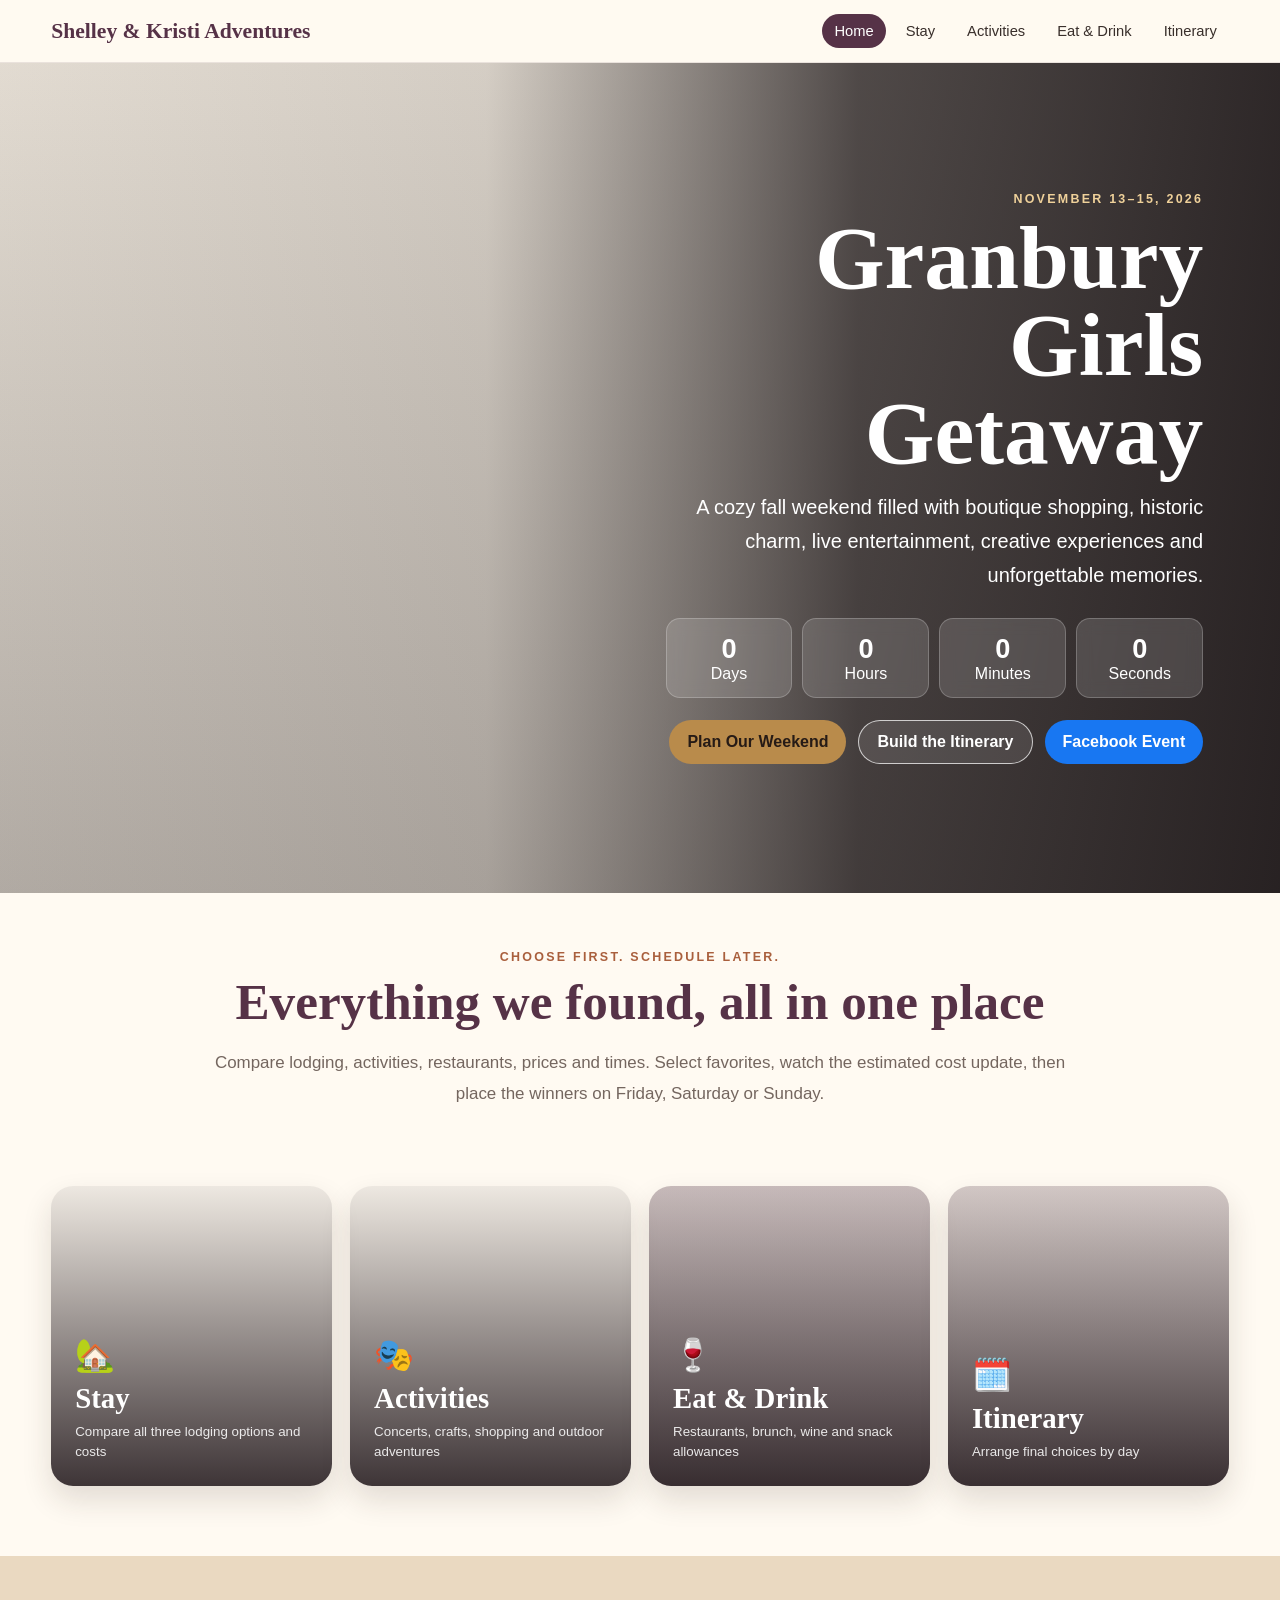
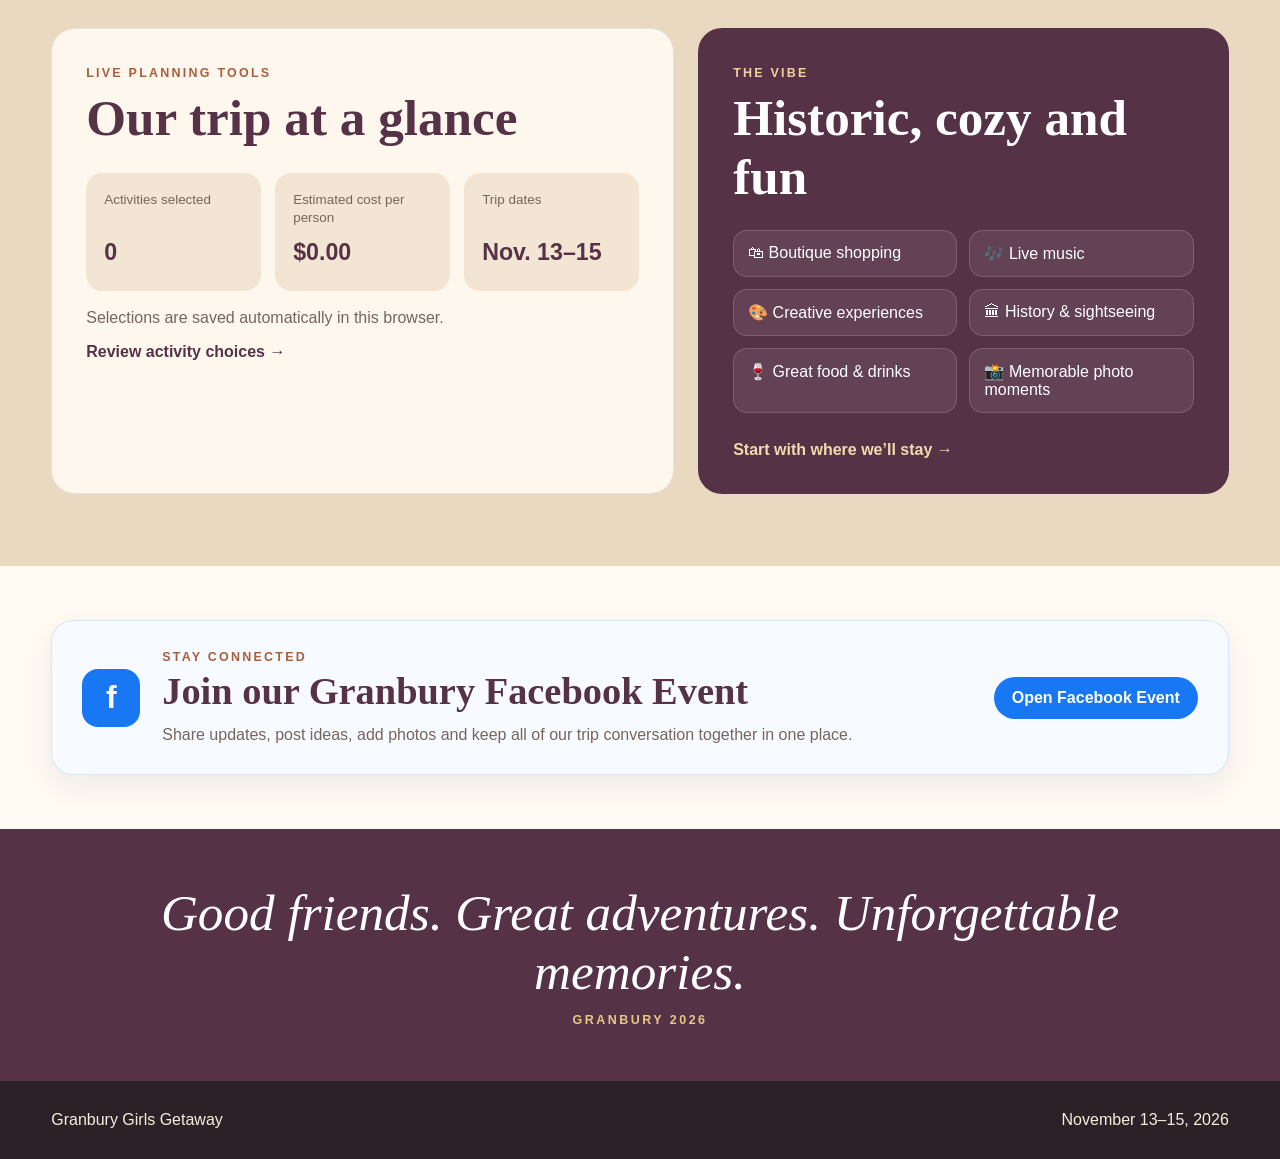
==== index.html @ 243483af "Add files via upload" ====
<!doctype html>
<html lang="en">
<head>
  <meta charset="utf-8">
  <meta name="viewport" content="width=device-width,initial-scale=1">
  <title>Granbury Girls Getaway</title>
  <link rel="stylesheet" href="styles.css">
</head>
<body>
<header class="site-header">
  <div class="container nav">
    <a class="brand" href="index.html">Shelley &amp; Kristi Adventures</a>
    <button class="menu-toggle" id="menu-toggle" type="button" aria-label="Open navigation">☰</button>
    <nav class="nav-links" id="nav-links">
      <a class="active" href="index.html">Home</a>
      <a href="stay.html">Stay</a>
      <a href="activities.html">Activities</a>
      <a href="food.html">Eat &amp; Drink</a>
      <a href="itinerary.html">Itinerary</a>
    </nav>
  </div>
</header>

<main>
  <section class="hero home-hero">
    <div class="hero-overlay"></div>
    <div class="container hero-content hero-content-right">
      <div class="hero-kicker">November 13–15, 2026</div>
      <h1>Granbury<br>Girls Getaway</h1>
      <p>A cozy fall weekend filled with boutique shopping, historic charm, live entertainment, creative experiences and unforgettable memories.</p>
      <div id="countdown" class="countdown" aria-label="Countdown to trip"></div>
      <div class="hero-actions hero-actions-right">
        <a class="btn gold" href="activities.html">Plan Our Weekend</a>
        <a class="btn glass" href="itinerary.html">Build the Itinerary</a>
        <a class="btn facebook-btn" href="https://www.facebook.com/events/1071286358904180" target="_blank" rel="noopener">Facebook Event</a>
      </div>
    </div>
  </section>

  <section class="intro-band">
    <div class="container intro-copy">
      <span class="section-kicker">Choose first. Schedule later.</span>
      <h2>Everything we found, all in one place</h2>
      <p>Compare lodging, activities, restaurants, prices and times. Select favorites, watch the estimated cost update, then place the winners on Friday, Saturday or Sunday.</p>
    </div>
  </section>

  <section class="quick-links-section">
    <div class="container">
      <div class="quick-grid">
        <a class="quick-card quick-stay" href="stay.html"><div class="quick-card-shade"></div><div class="quick-card-content"><span class="quick-icon">🏡</span><span class="quick-label">Stay</span><small>Compare all three lodging options and costs</small></div></a>
        <a class="quick-card quick-activities" href="activities.html"><div class="quick-card-shade"></div><div class="quick-card-content"><span class="quick-icon">🎭</span><span class="quick-label">Activities</span><small>Concerts, crafts, shopping and outdoor adventures</small></div></a>
        <a class="quick-card quick-food" href="food.html"><div class="quick-card-shade"></div><div class="quick-card-content"><span class="quick-icon">🍷</span><span class="quick-label">Eat &amp; Drink</span><small>Restaurants, brunch, wine and snack allowances</small></div></a>
        <a class="quick-card quick-itinerary" href="itinerary.html"><div class="quick-card-shade"></div><div class="quick-card-content"><span class="quick-icon">🗓️</span><span class="quick-label">Itinerary</span><small>Arrange final choices by day</small></div></a>
      </div>
    </div>
  </section>

  <section class="planner-preview">
    <div class="container planner-grid">
      <div class="feature-panel">
        <span class="section-kicker">Live planning tools</span>
        <h2>Our trip at a glance</h2>
        <div class="stats-grid">
          <div class="stat-box"><span class="stat-label">Activities selected</span><strong id="home-choice-count">0</strong></div>
          <div class="stat-box"><span class="stat-label">Estimated cost per person</span><strong id="home-trip-total">$0.00</strong></div>
          <div class="stat-box"><span class="stat-label">Trip dates</span><strong>Nov. 13–15</strong></div>
        </div>
        <p class="muted">Selections are saved automatically in this browser.</p>
        <a class="text-link" href="activities.html">Review activity choices →</a>
      </div>
      <div class="feature-panel mood-panel">
        <span class="section-kicker">The vibe</span>
        <h2>Historic, cozy and fun</h2>
        <div class="mood-list">
          <span>🛍 Boutique shopping</span><span>🎶 Live music</span><span>🎨 Creative experiences</span>
          <span>🏛 History &amp; sightseeing</span><span>🍷 Great food &amp; drinks</span><span>📸 Memorable photo moments</span>
        </div>
        <a class="text-link" href="stay.html">Start with where we’ll stay →</a>
      </div>
    </div>
  </section>

  <section class="facebook-event-section">
    <div class="container facebook-event-card">
      <div class="facebook-event-icon" aria-hidden="true">f</div>
      <div class="facebook-event-copy"><span class="section-kicker">Stay connected</span><h2>Join our Granbury Facebook Event</h2><p>Share updates, post ideas, add photos and keep all of our trip conversation together in one place.</p></div>
      <a class="btn facebook-btn" href="https://www.facebook.com/events/1071286358904180" target="_blank" rel="noopener">Open Facebook Event</a>
    </div>
  </section>

  <section class="closing-banner">
    <div class="container"><p>Good friends. Great adventures. Unforgettable memories.</p><span>Granbury 2026</span></div>
  </section>
</main>

<footer class="footer"><div class="container footer-inner"><span>Granbury Girls Getaway</span><span>November 13–15, 2026</span></div></footer>
<script src="app.js"></script>
</body>
</html>
---- styles.css ----
:root{
  --cream:#f7efe3; --paper:#fffaf2; --plum:#563247; --gold:#b98b4b;
  --rust:#a95f3d; --sage:#6f7b63; --ink:#392f2b; --muted:#74665f;
}
*{box-sizing:border-box}
html{scroll-behavior:smooth}
body{margin:0;font-family:Inter,Arial,sans-serif;background:var(--cream);color:var(--ink)}
a{color:inherit}
img{max-width:100%;display:block}
.container{width:min(1180px,92%);margin:auto}
.site-header{position:sticky;top:0;z-index:50;background:rgba(255,250,242,.96);backdrop-filter:blur(8px);border-bottom:1px solid rgba(86,50,71,.12)}
.nav{display:flex;align-items:center;justify-content:space-between;padding:14px 0;gap:20px}
.brand{font-family:Georgia,serif;color:var(--plum);font-size:1.35rem;font-weight:700}
.nav-links{display:flex;flex-wrap:wrap;gap:8px}
.nav-links a{padding:9px 12px;border-radius:999px;text-decoration:none;font-size:.92rem}
.nav-links a:hover,.nav-links a.active{background:var(--plum);color:white}
.hero{min-height:72vh;background:linear-gradient(rgba(25,18,20,.36),rgba(25,18,20,.55)),url('assets/hero-shopping.png') center/cover;display:grid;place-items:center;text-align:center;color:white}
.hero-card{max-width:820px;padding:32px;background:rgba(45,28,36,.48);border:1px solid rgba(255,255,255,.25);border-radius:24px}
.eyebrow{text-transform:uppercase;letter-spacing:.2em;font-weight:700;font-size:.78rem;color:#f1d49e}
h1,h2,h3{font-family:Georgia,serif;color:var(--plum)}
.hero h1{color:white;font-size:clamp(2.7rem,7vw,5.8rem);margin:.3rem 0}
.hero p{font-size:1.12rem;line-height:1.6}
.btn{display:inline-flex;align-items:center;justify-content:center;gap:8px;padding:12px 18px;border:none;border-radius:999px;background:var(--plum);color:white;text-decoration:none;font-weight:700;cursor:pointer}
.btn.secondary{background:transparent;border:1px solid currentColor}
.btn.gold{background:var(--gold);color:#261b16}
.hero-actions{display:flex;gap:12px;justify-content:center;flex-wrap:wrap;margin-top:22px}
section{padding:64px 0}
.section-title{text-align:center;max-width:760px;margin:0 auto 28px}
.section-title h2{font-size:clamp(2rem,4vw,3.2rem);margin:.2rem 0}
.grid{display:grid;gap:22px}
.grid-3{grid-template-columns:repeat(3,1fr)}
.grid-2{grid-template-columns:repeat(2,1fr)}
.card{background:var(--paper);border:1px solid rgba(86,50,71,.12);border-radius:20px;overflow:hidden;box-shadow:0 12px 30px rgba(64,43,34,.09)}
.card-body{padding:22px}
.card h3{margin:.2rem 0 .5rem;font-size:1.55rem}
.badge{display:inline-block;padding:6px 10px;border-radius:999px;background:#efe0c7;color:#5a4028;font-size:.78rem;font-weight:700}
.price{font-size:1.1rem;font-weight:800;color:var(--rust)}
.muted{color:var(--muted)}
.card-actions{display:flex;gap:10px;flex-wrap:wrap;margin-top:16px}
.checkrow{display:flex;align-items:flex-start;gap:10px;margin-top:14px}
.checkrow input{margin-top:4px;transform:scale(1.2)}
.panel{background:var(--paper);border-radius:22px;padding:24px;border:1px solid rgba(86,50,71,.12)}
.toolbar{display:flex;gap:10px;flex-wrap:wrap;justify-content:center;margin-bottom:24px}
.toolbar button{border:1px solid var(--plum);background:white;color:var(--plum);padding:9px 14px;border-radius:999px;cursor:pointer}
.toolbar button.active{background:var(--plum);color:white}
.total-box{position:sticky;bottom:16px;margin:24px auto 0;background:var(--plum);color:white;padding:16px 20px;border-radius:18px;display:flex;justify-content:space-between;gap:16px;align-items:center;box-shadow:0 14px 30px rgba(40,20,30,.25)}
.total-box strong{font-size:1.35rem}
.itinerary-day{min-height:180px}
.itinerary-list{list-style:none;padding:0;margin:0}
.itinerary-list li{display:flex;justify-content:space-between;gap:10px;padding:10px 0;border-bottom:1px dashed rgba(86,50,71,.2)}
.hero-mini{padding:72px 0;background:linear-gradient(rgba(30,20,20,.42),rgba(30,20,20,.55)),url('assets/fall-road.jpg') center/cover;color:white;text-align:center}
.hero-mini h1{color:white;font-size:clamp(2.4rem,6vw,4.5rem);margin:.3rem 0}
.footer{background:#2d2026;color:#f8eddf;padding:30px 0;text-align:center}
.countdown{display:grid;grid-template-columns:repeat(4,1fr);gap:10px;max-width:560px;margin:22px auto}
.countdown div{background:rgba(255,255,255,.12);padding:14px;border-radius:14px}
.countdown strong{display:block;font-size:1.7rem}
.profiles{display:grid;grid-template-columns:1fr 1fr;gap:24px;align-items:center}
.profile{display:flex;gap:18px;align-items:center;background:var(--paper);padding:18px;border-radius:18px}
.profile img{width:110px;height:110px;border-radius:50%;object-fit:cover}
.notice{padding:14px 16px;border-left:4px solid var(--gold);background:#fff6e6;border-radius:10px}
@media(max-width:850px){
  .grid-3,.grid-2,.profiles{grid-template-columns:1fr}
  .nav{align-items:flex-start;flex-direction:column}
  .countdown{grid-template-columns:repeat(2,1fr)}
  .hero{min-height:64vh}
}


/* ===== PROFESSIONAL HOMEPAGE REDESIGN ===== */

body {
  background: #f6efe4;
}

.brand {
  text-decoration: none;
}

.menu-toggle {
  display: none;
  border: 1px solid rgba(86,50,71,.2);
  background: #fffaf2;
  color: var(--plum);
  border-radius: 10px;
  padding: 8px 11px;
  font-size: 1.2rem;
  cursor: pointer;
}

.home-hero {
  position: relative;
  min-height: 78vh;
  background-image: url("assets/hero-shopping.png");
  background-position: center;
  background-size: cover;
  overflow: hidden;
}

.hero-overlay {
  position: absolute;
  inset: 0;
  background:
    linear-gradient(90deg, rgba(30,20,24,.78), rgba(30,20,24,.34)),
    linear-gradient(0deg, rgba(30,20,24,.48), rgba(30,20,24,.08));
}

.hero-content {
  position: relative;
  z-index: 2;
  display: flex;
  min-height: 78vh;
  flex-direction: column;
  justify-content: center;
  align-items: flex-start;
  text-align: left;
  color: #fff;
  max-width: 1180px;
}

.hero-kicker,
.section-kicker {
  text-transform: uppercase;
  letter-spacing: .18em;
  font-weight: 800;
  font-size: .78rem;
}

.hero-kicker {
  color: #efd19a;
}

.home-hero h1 {
  max-width: 760px;
  margin: .45rem 0 .8rem;
  color: #fff;
  font-size: clamp(3rem, 7vw, 6.5rem);
  line-height: .98;
}

.home-hero p {
  max-width: 680px;
  margin: 0;
  font-size: clamp(1rem, 2vw, 1.25rem);
  line-height: 1.7;
}

.home-hero .countdown {
  margin: 26px 0 0;
  width: min(560px,100%);
}

.home-hero .countdown div {
  background: rgba(255,255,255,.14);
  border: 1px solid rgba(255,255,255,.22);
  backdrop-filter: blur(8px);
  text-align: center;
}

.btn.glass {
  background: rgba(255,255,255,.1);
  border: 1px solid rgba(255,255,255,.72);
  color: #fff;
}

.intro-band {
  padding: 54px 0 36px;
  background: #fffaf2;
}

.intro-copy {
  max-width: 860px;
  text-align: center;
}

.section-kicker {
  color: var(--rust);
}

.intro-copy h2,
.feature-panel h2,
.photo-story-copy h2 {
  font-size: clamp(2rem,4vw,3.35rem);
  margin: .45rem 0 .8rem;
}

.intro-copy p {
  color: var(--muted);
  font-size: 1.06rem;
  line-height: 1.8;
}

.quick-links-section {
  padding: 24px 0 70px;
  background: #fffaf2;
}

.quick-grid {
  display: grid;
  grid-template-columns: repeat(4,1fr);
  gap: 18px;
}

.quick-card {
  position: relative;
  min-height: 300px;
  overflow: hidden;
  border-radius: 22px;
  background-size: cover;
  background-position: center;
  text-decoration: none;
  color: #fff;
  box-shadow: 0 14px 30px rgba(52,35,28,.14);
  transition: transform .25s ease, box-shadow .25s ease;
}

.quick-card:hover {
  transform: translateY(-6px);
  box-shadow: 0 22px 38px rgba(52,35,28,.2);
}

.quick-card-shade {
  position: absolute;
  inset: 0;
  background: linear-gradient(0deg,rgba(28,18,22,.85),rgba(28,18,22,.08));
}

.quick-card-content {
  position: absolute;
  inset: auto 0 0;
  z-index: 2;
  padding: 24px;
}

.quick-icon {
  display: block;
  margin-bottom: 8px;
  font-size: 2rem;
}

.quick-label {
  display: block;
  font-family: Georgia,serif;
  font-size: 1.8rem;
  font-weight: 700;
}

.quick-card small {
  display: block;
  margin-top: 7px;
  line-height: 1.5;
  color: rgba(255,255,255,.88);
}

.quick-stay {
  background-image: url("assets/fall-road.jpg");
}

.quick-activities {
  background-image: url("assets/granbury-street.jpg");
}

.quick-food {
  background-image:
    linear-gradient(rgba(86,50,71,.22),rgba(86,50,71,.22)),
    url("assets/fall-road.jpg");
  background-position: 65% 26%;
}

.quick-itinerary {
  background-image:
    linear-gradient(rgba(86,50,71,.18),rgba(86,50,71,.18)),
    url("assets/hero-shopping.png");
  background-position: 78% center;
}

.planner-preview {
  padding: 72px 0;
  background: #ead9c1;
}

.planner-grid {
  display: grid;
  grid-template-columns: 1.08fr .92fr;
  gap: 24px;
}

.feature-panel {
  padding: 34px;
  border: 1px solid rgba(86,50,71,.11);
  border-radius: 24px;
  background: rgba(255,250,242,.92);
}

.stats-grid {
  display: grid;
  grid-template-columns: repeat(3,1fr);
  gap: 14px;
  margin: 26px 0 18px;
}

.stat-box {
  min-height: 118px;
  padding: 18px;
  border-radius: 16px;
  background: #f2e5d3;
}

.stat-label {
  display: block;
  min-height: 40px;
  color: var(--muted);
  font-size: .84rem;
  line-height: 1.35;
}

.stat-box strong {
  display: block;
  margin-top: 8px;
  color: var(--plum);
  font-size: 1.45rem;
}

.text-link {
  color: var(--plum);
  font-weight: 800;
  text-decoration: none;
}

.text-link:hover {
  color: var(--rust);
}

.mood-panel {
  background: var(--plum);
  color: #fff;
}

.mood-panel h2 {
  color: #fff;
}

.mood-panel .section-kicker {
  color: #efd19a;
}

.mood-panel .text-link {
  color: #f4dba9;
}

.mood-list {
  display: grid;
  grid-template-columns: 1fr 1fr;
  gap: 12px;
  margin: 24px 0 28px;
}

.mood-list span {
  padding: 13px 14px;
  border: 1px solid rgba(255,255,255,.16);
  border-radius: 14px;
  background: rgba(255,255,255,.08);
}

.photo-story {
  display: grid;
  grid-template-columns: 1.25fr .75fr;
  min-height: 520px;
  padding: 0;
  background: #fffaf2;
}

.photo-story-image {
  min-height: 520px;
  background: url("assets/granbury-street.jpg") center/cover;
}

.photo-story-copy {
  display: flex;
  flex-direction: column;
  justify-content: center;
  align-items: flex-start;
  padding: 56px;
}

.photo-story-copy p {
  color: var(--muted);
  line-height: 1.75;
  margin-bottom: 24px;
}

.closing-banner {
  padding: 54px 0;
  background: var(--plum);
  color: #fff;
  text-align: center;
}

.closing-banner p {
  margin: 0;
  font-family: Georgia,serif;
  font-size: clamp(1.8rem,4vw,3.2rem);
  font-style: italic;
}

.closing-banner span {
  display: block;
  margin-top: 12px;
  color: #e6c887;
  text-transform: uppercase;
  letter-spacing: .2em;
  font-size: .78rem;
  font-weight: 800;
}

.footer-inner {
  display: flex;
  justify-content: space-between;
  gap: 16px;
}

@media (max-width: 1000px) {
  .quick-grid {
    grid-template-columns: repeat(2,1fr);
  }

  .planner-grid,
  .photo-story {
    grid-template-columns: 1fr;
  }

  .photo-story-image {
    min-height: 400px;
  }
}

@media (max-width: 760px) {
  .menu-toggle {
    display: block;
  }

  .nav {
    flex-direction: row;
    align-items: center;
  }

  .nav-links {
    display: none;
    width: 100%;
    flex-direction: column;
    padding-top: 10px;
  }

  .nav-links.open {
    display: flex;
  }

  .site-header .container {
    flex-wrap: wrap;
  }

  .home-hero,
  .hero-content {
    min-height: 72vh;
  }

  .hero-content {
    align-items: center;
    text-align: center;
  }

  .home-hero .countdown {
    margin-left: auto;
    margin-right: auto;
  }

  .quick-grid,
  .stats-grid,
  .mood-list {
    grid-template-columns: 1fr;
  }

  .quick-card {
    min-height: 240px;
  }

  .feature-panel,
  .photo-story-copy {
    padding: 28px 22px;
  }

  .footer-inner {
    flex-direction: column;
  }
}


/* ===== FACEBOOK EVENT ===== */

.facebook-btn {
  background: #1877f2;
  color: #fff;
}

.facebook-btn:hover {
  background: #0f63d4;
}

.facebook-event-section {
  padding: 54px 0;
  background: #fffaf2;
}

.facebook-event-card {
  display: grid;
  grid-template-columns: auto 1fr auto;
  align-items: center;
  gap: 22px;
  padding: 26px 30px;
  border: 1px solid rgba(24,119,242,.16);
  border-radius: 22px;
  background: #f7fbff;
  box-shadow: 0 12px 28px rgba(39,66,104,.08);
}

.facebook-event-icon {
  display: grid;
  place-items: center;
  width: 58px;
  height: 58px;
  border-radius: 16px;
  background: #1877f2;
  color: #fff;
  font-family: Arial, Helvetica, sans-serif;
  font-size: 2rem;
  font-weight: 800;
}

.facebook-event-copy h2 {
  margin: .25rem 0 .45rem;
  font-size: clamp(1.8rem,3vw,2.6rem);
}

.facebook-event-copy p {
  margin: 0;
  color: var(--muted);
  line-height: 1.7;
}

@media (max-width: 760px) {
  .facebook-event-card {
    grid-template-columns: 1fr;
    text-align: center;
  }

  .facebook-event-icon {
    margin: 0 auto;
  }

  .facebook-event-card .btn {
    width: 100%;
  }
}


/* ===== FINAL REDESIGN OVERRIDES ===== */
.hero-content-right{
  align-items:flex-end;
  text-align:right;
  margin-left:auto;
  padding-left:48%;
  padding-right:2%;
}
.hero-content-right h1,
.hero-content-right p{
  margin-left:auto;
}
.hero-content-right .countdown{
  margin-left:auto;
  margin-right:0;
}
.hero-actions-right{
  width:100%;
  justify-content:flex-end;
}
.home-hero .hero-overlay{
  background:
    linear-gradient(90deg, rgba(20,14,16,.04) 0%, rgba(20,14,16,.10) 38%, rgba(20,14,16,.72) 67%, rgba(20,14,16,.88) 100%),
    linear-gradient(0deg, rgba(20,14,16,.28), rgba(20,14,16,.05));
}
.card-note{
  padding:12px 14px;
  border-left:4px solid var(--gold);
  border-radius:8px;
  background:#fff4df;
  color:#5a493f;
  line-height:1.55;
}
.pros-cons{
  display:grid;
  grid-template-columns:1fr 1fr;
  gap:14px;
  margin:18px 0;
}
.pros-cons > div{
  padding:14px;
  border-radius:12px;
  background:#f5ead9;
}
.pros-cons ul{
  margin:8px 0 0;
  padding-left:18px;
}
.itinerary-actions{
  display:flex;
  justify-content:center;
  gap:12px;
  flex-wrap:wrap;
  margin-top:24px;
}
.quick-food{
  background-image:
    linear-gradient(rgba(86,50,71,.25),rgba(86,50,71,.25)),
    url("assets/fall-road.jpg");
}
@media(max-width:900px){
  .hero-content-right{
    padding-left:36%;
  }
}
@media(max-width:760px){
  .hero-content-right{
    align-items:center;
    text-align:center;
    padding:24px 4%;
  }
  .hero-content-right .countdown{
    margin-left:auto;
    margin-right:auto;
  }
  .hero-actions-right{
    justify-content:center;
  }
  .home-hero .hero-overlay{
    background:rgba(20,14,16,.58);
  }
  .pros-cons{
    grid-template-columns:1fr;
  }
}
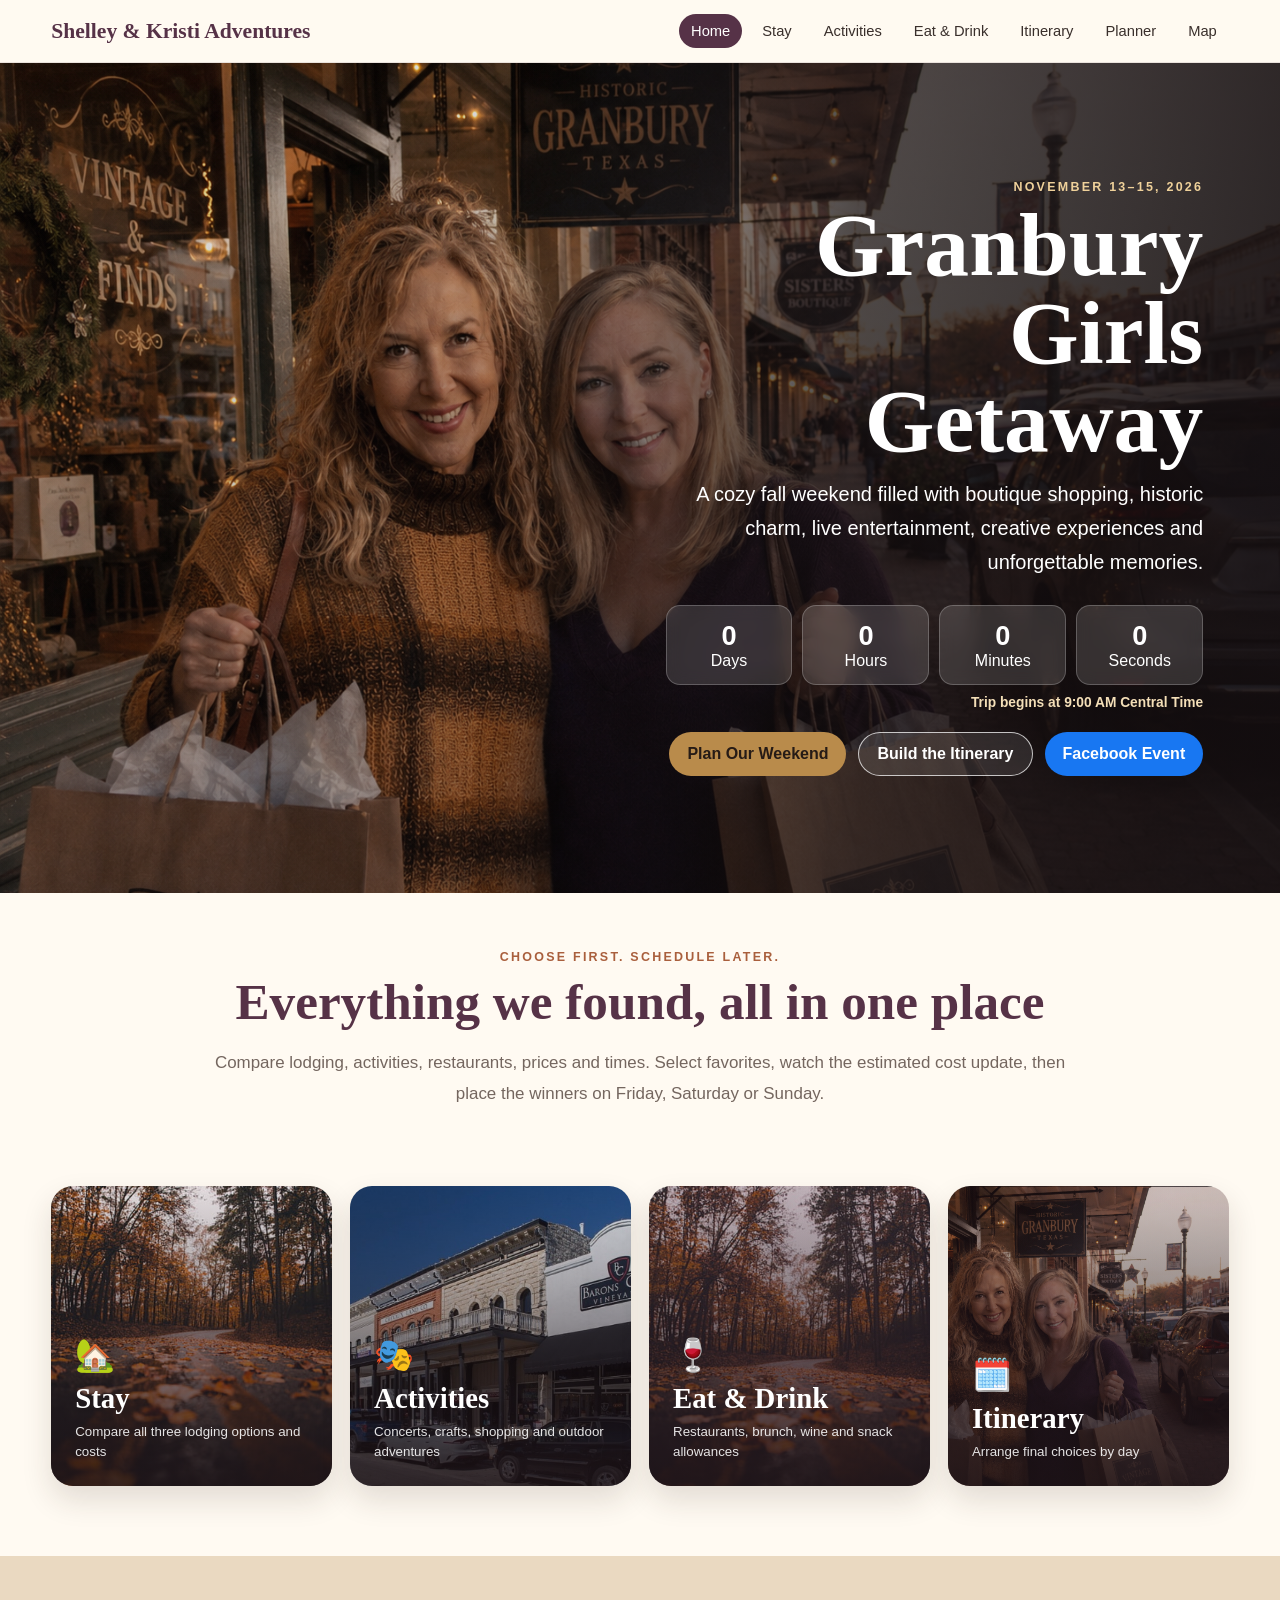
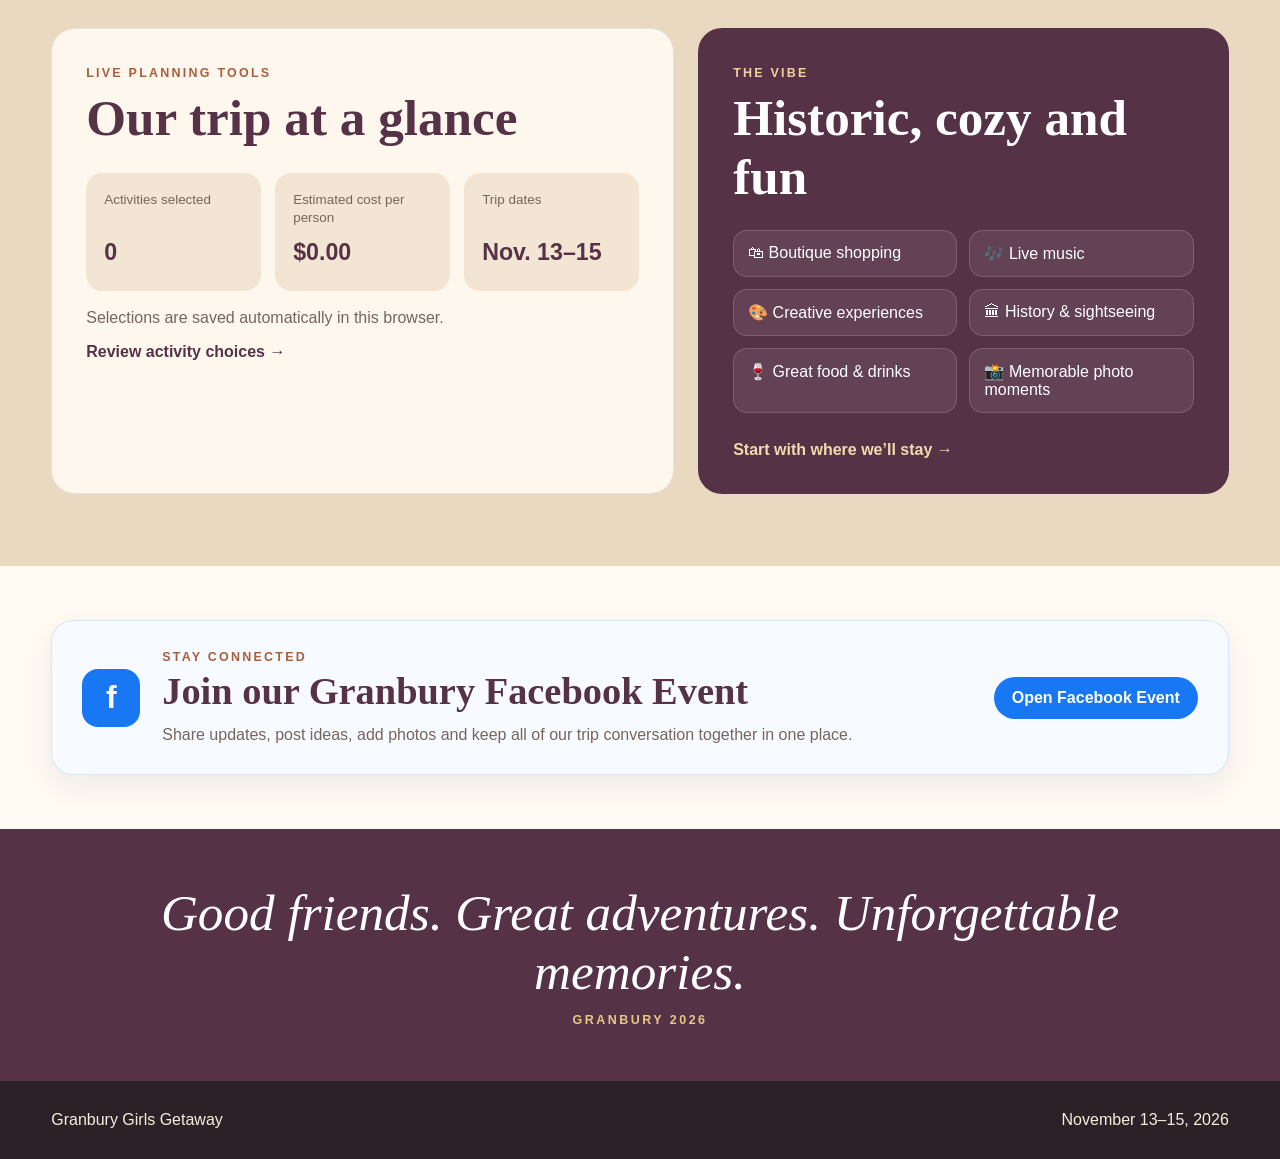
==== commit 4f6c2996: "Add files via upload" ====
--- a/index.html
+++ b/index.html
@@ -16,7 +16,7 @@
       <a href="stay.html">Stay</a>
       <a href="activities.html">Activities</a>
       <a href="food.html">Eat &amp; Drink</a>
-      <a href="itinerary.html">Itinerary</a>
+      <a href="itinerary.html">Itinerary</a><a href="planner.html">Planner</a><a href="map.html">Map</a>
     </nav>
   </div>
 </header>
@@ -28,7 +28,7 @@
       <div class="hero-kicker">November 13–15, 2026</div>
       <h1>Granbury<br>Girls Getaway</h1>
       <p>A cozy fall weekend filled with boutique shopping, historic charm, live entertainment, creative experiences and unforgettable memories.</p>
-      <div id="countdown" class="countdown" aria-label="Countdown to trip"></div>
+      <div id="countdown" class="countdown" aria-label="Countdown to trip"></div><div class="countdown-zone">Trip begins at 9:00 AM Central Time</div>
       <div class="hero-actions hero-actions-right">
         <a class="btn gold" href="activities.html">Plan Our Weekend</a>
         <a class="btn glass" href="itinerary.html">Build the Itinerary</a>
--- a/styles.css
+++ b/styles.css
@@ -15,7 +15,7 @@
 .nav-links{display:flex;flex-wrap:wrap;gap:8px}
 .nav-links a{padding:9px 12px;border-radius:999px;text-decoration:none;font-size:.92rem}
 .nav-links a:hover,.nav-links a.active{background:var(--plum);color:white}
-.hero{min-height:72vh;background:linear-gradient(rgba(25,18,20,.36),rgba(25,18,20,.55)),url('assets/hero-shopping.png') center/cover;display:grid;place-items:center;text-align:center;color:white}
+.hero{min-height:72vh;background:linear-gradient(rgba(25,18,20,.36),rgba(25,18,20,.55)),url('hero-shopping.png') center/cover;display:grid;place-items:center;text-align:center;color:white}
 .hero-card{max-width:820px;padding:32px;background:rgba(45,28,36,.48);border:1px solid rgba(255,255,255,.25);border-radius:24px}
 .eyebrow{text-transform:uppercase;letter-spacing:.2em;font-weight:700;font-size:.78rem;color:#f1d49e}
 h1,h2,h3{font-family:Georgia,serif;color:var(--plum)}
@@ -49,7 +49,7 @@
 .itinerary-day{min-height:180px}
 .itinerary-list{list-style:none;padding:0;margin:0}
 .itinerary-list li{display:flex;justify-content:space-between;gap:10px;padding:10px 0;border-bottom:1px dashed rgba(86,50,71,.2)}
-.hero-mini{padding:72px 0;background:linear-gradient(rgba(30,20,20,.42),rgba(30,20,20,.55)),url('assets/fall-road.jpg') center/cover;color:white;text-align:center}
+.hero-mini{padding:72px 0;background:linear-gradient(rgba(30,20,20,.42),rgba(30,20,20,.55)),url('fall-road.jpg') center/cover;color:white;text-align:center}
 .hero-mini h1{color:white;font-size:clamp(2.4rem,6vw,4.5rem);margin:.3rem 0}
 .footer{background:#2d2026;color:#f8eddf;padding:30px 0;text-align:center}
 .countdown{display:grid;grid-template-columns:repeat(4,1fr);gap:10px;max-width:560px;margin:22px auto}
@@ -91,7 +91,7 @@
 .home-hero {
   position: relative;
   min-height: 78vh;
-  background-image: url("assets/hero-shopping.png");
+  background-image: url("hero-shopping.png");
   background-position: center;
   background-size: cover;
   overflow: hidden;
@@ -253,24 +253,24 @@
 }
 
 .quick-stay {
-  background-image: url("assets/fall-road.jpg");
+  background-image: url("fall-road.jpg");
 }
 
 .quick-activities {
-  background-image: url("assets/granbury-street.jpg");
+  background-image: url("granbury-street.jpg");
 }
 
 .quick-food {
   background-image:
     linear-gradient(rgba(86,50,71,.22),rgba(86,50,71,.22)),
-    url("assets/fall-road.jpg");
+    url("fall-road.jpg");
   background-position: 65% 26%;
 }
 
 .quick-itinerary {
   background-image:
     linear-gradient(rgba(86,50,71,.18),rgba(86,50,71,.18)),
-    url("assets/hero-shopping.png");
+    url("hero-shopping.png");
   background-position: 78% center;
 }
 
@@ -372,7 +372,7 @@
 
 .photo-story-image {
   min-height: 520px;
-  background: url("assets/granbury-street.jpg") center/cover;
+  background: url("granbury-street.jpg") center/cover;
 }
 
 .photo-story-copy {
@@ -621,7 +621,7 @@
 .quick-food{
   background-image:
     linear-gradient(rgba(86,50,71,.25),rgba(86,50,71,.25)),
-    url("assets/fall-road.jpg");
+    url("fall-road.jpg");
 }
 @media(max-width:900px){
   .hero-content-right{
@@ -648,3 +648,95 @@
     grid-template-columns:1fr;
   }
 }
+
+
+/* ===== PLANNER, MAP & TIMEZONE UPGRADES ===== */
+.countdown-zone{
+  width:100%;
+  margin-top:10px;
+  color:#f4dfb8;
+  font-size:.86rem;
+  font-weight:700;
+  text-align:inherit;
+}
+.planner-tools-grid{
+  display:grid;
+  grid-template-columns:1fr 1fr;
+  gap:24px;
+}
+.checklist{
+  display:grid;
+  gap:10px;
+  margin-top:18px;
+}
+.checklist-row{
+  display:flex;
+  gap:12px;
+  align-items:flex-start;
+  padding:13px 14px;
+  border:1px solid rgba(86,50,71,.12);
+  border-radius:12px;
+  background:#fffaf2;
+  cursor:pointer;
+}
+.checklist-row input{
+  margin-top:4px;
+  transform:scale(1.15);
+}
+.checklist-row span{
+  display:flex;
+  flex-direction:column;
+  gap:3px;
+}
+.checklist-row small{
+  color:var(--muted);
+}
+.share-panel{
+  margin-top:24px;
+}
+.share-actions{
+  display:flex;
+  gap:12px;
+  flex-wrap:wrap;
+  margin-top:18px;
+}
+.file-btn{
+  position:relative;
+  overflow:hidden;
+  cursor:pointer;
+}
+.file-btn input{
+  position:absolute;
+  inset:0;
+  opacity:0;
+  cursor:pointer;
+}
+.map-card{
+  display:flex;
+  flex-direction:column;
+  gap:7px;
+  min-height:150px;
+  padding:22px;
+  border:1px solid rgba(86,50,71,.12);
+  border-radius:18px;
+  background:#fffaf2;
+  text-decoration:none;
+  box-shadow:0 10px 24px rgba(64,43,34,.07);
+  transition:transform .2s ease,box-shadow .2s ease;
+}
+.map-card:hover{
+  transform:translateY(-4px);
+  box-shadow:0 16px 30px rgba(64,43,34,.12);
+}
+.map-card strong{
+  color:var(--plum);
+  font-family:Georgia,serif;
+  font-size:1.35rem;
+}
+.map-card span{
+  color:var(--muted);
+  line-height:1.5;
+}
+@media(max-width:800px){
+  .planner-tools-grid{grid-template-columns:1fr}
+}
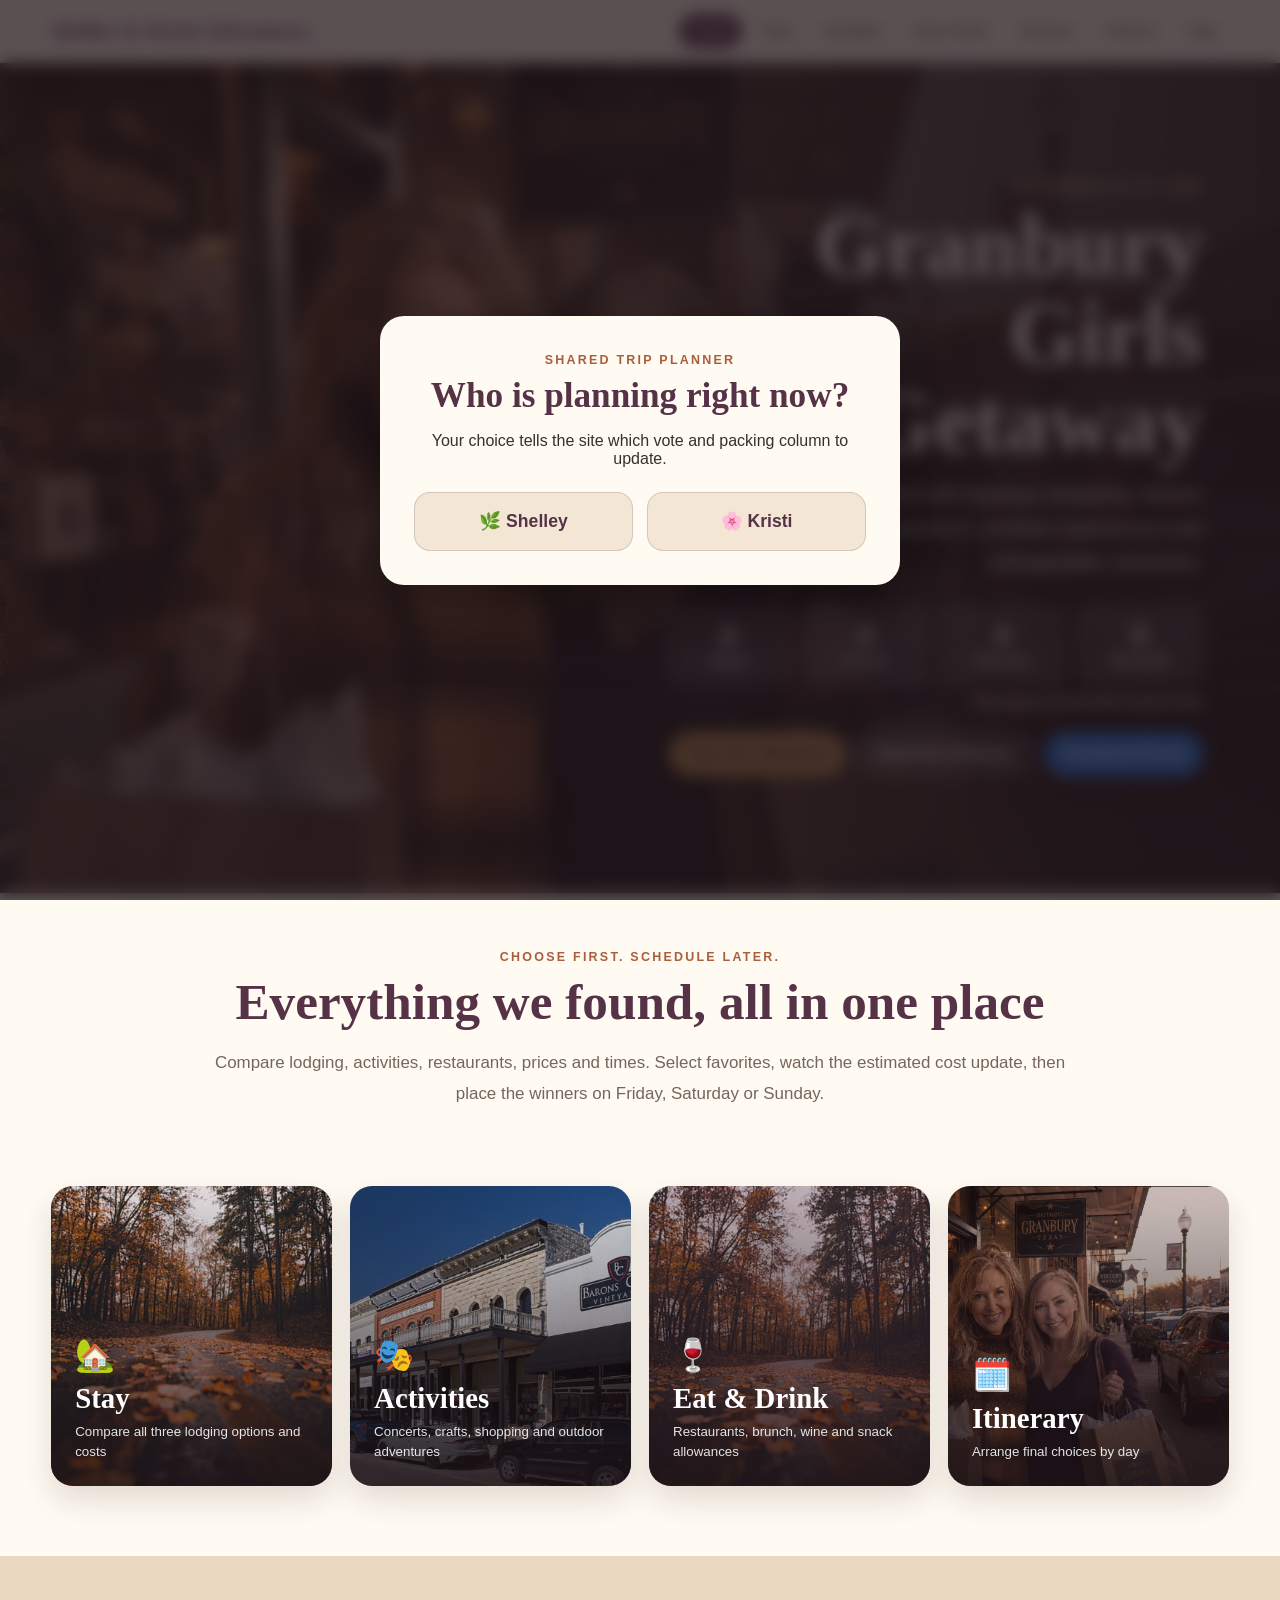
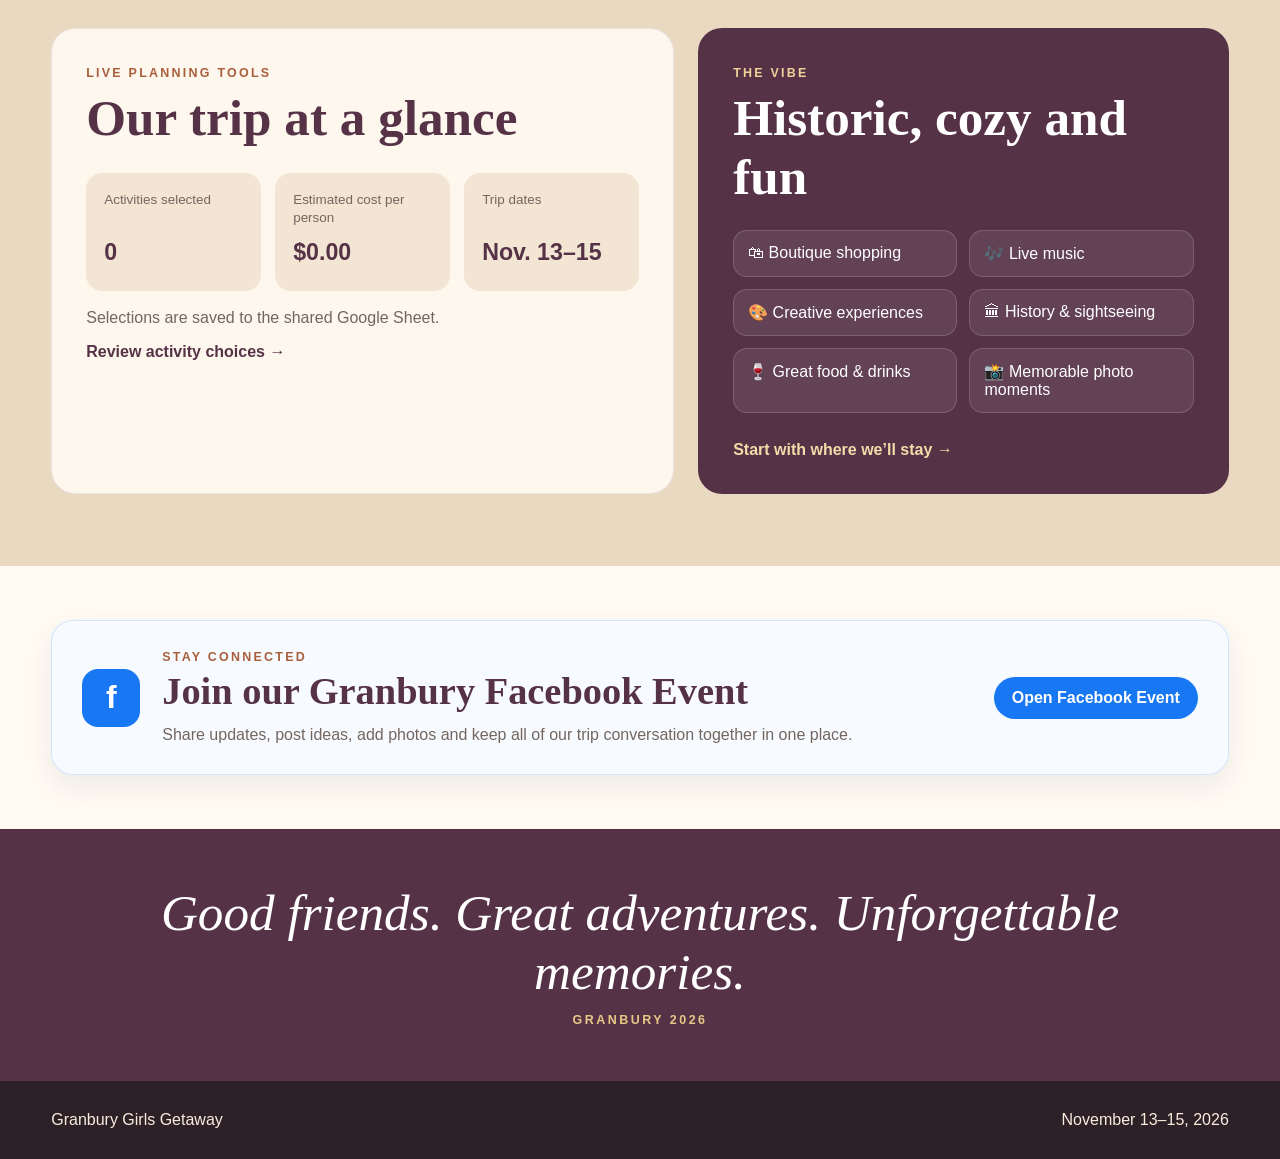
==== commit f588b127: "Add files via upload" ====
--- a/index.html
+++ b/index.html
@@ -66,7 +66,7 @@
           <div class="stat-box"><span class="stat-label">Estimated cost per person</span><strong id="home-trip-total">$0.00</strong></div>
           <div class="stat-box"><span class="stat-label">Trip dates</span><strong>Nov. 13–15</strong></div>
         </div>
-        <p class="muted">Selections are saved automatically in this browser.</p>
+        <p class="muted">Selections are saved to the shared Google Sheet.</p>
         <a class="text-link" href="activities.html">Review activity choices →</a>
       </div>
       <div class="feature-panel mood-panel">
--- a/styles.css
+++ b/styles.css
@@ -740,3 +740,157 @@
 @media(max-width:800px){
   .planner-tools-grid{grid-template-columns:1fr}
 }
+
+
+/* ===== SHARED GOOGLE SHEET PLANNER ===== */
+.api-status{
+  position:fixed;
+  right:18px;
+  bottom:18px;
+  z-index:1000;
+  max-width:min(420px,calc(100% - 36px));
+  padding:12px 16px;
+  border-radius:12px;
+  background:#2f2330;
+  color:#fff;
+  box-shadow:0 12px 30px rgba(0,0,0,.24);
+  font-weight:700;
+}
+.api-status[data-state="loading"]{background:#70582f}
+.api-status[data-state="success"]{background:#3e6a4f}
+.api-status[data-state="error"]{background:#8a3434}
+.person-control{
+  border:1px solid rgba(86,50,71,.22);
+  border-radius:999px;
+  background:#fffaf2;
+  color:var(--plum);
+  padding:9px 13px;
+  cursor:pointer;
+  font-weight:800;
+}
+.person-modal{
+  position:fixed;
+  inset:0;
+  z-index:2000;
+  display:grid;
+  place-items:center;
+  padding:22px;
+  background:rgba(35,23,29,.75);
+  backdrop-filter:blur(8px);
+}
+.person-dialog{
+  width:min(520px,100%);
+  padding:34px;
+  border-radius:24px;
+  background:#fffaf2;
+  text-align:center;
+  box-shadow:0 24px 70px rgba(0,0,0,.35);
+}
+.person-dialog h2{font-size:2.2rem;margin:.5rem 0}
+.person-options{
+  display:grid;
+  grid-template-columns:1fr 1fr;
+  gap:14px;
+  margin-top:24px;
+}
+.person-choice{
+  padding:18px;
+  border:1px solid rgba(86,50,71,.18);
+  border-radius:16px;
+  background:#f3e6d5;
+  color:var(--plum);
+  font-size:1.1rem;
+  font-weight:800;
+  cursor:pointer;
+}
+.person-choice:hover{background:var(--plum);color:#fff}
+.vote-summary{
+  display:flex;
+  flex-wrap:wrap;
+  gap:8px;
+  margin:15px 0;
+}
+.vote-summary span{
+  padding:7px 10px;
+  border:1px solid rgba(86,50,71,.14);
+  border-radius:999px;
+  background:#f8efe2;
+  color:var(--muted);
+  font-size:.84rem;
+  font-weight:700;
+}
+.vote-summary span.yes{background:#ead8e2;color:var(--plum)}
+.both-pick{
+  padding:7px 10px;
+  border-radius:999px;
+  background:var(--plum);
+  color:#fff;
+  font-size:.82rem;
+}
+.shared-vote{
+  display:flex;
+  align-items:center;
+  gap:10px;
+  padding:13px;
+  border-radius:12px;
+  background:#f5eadb;
+  font-weight:800;
+}
+.shared-vote input{transform:scale(1.2)}
+.itinerary-add{
+  display:flex;
+  align-items:end;
+  gap:10px;
+  flex-wrap:wrap;
+  margin-top:14px;
+}
+.itinerary-add label{
+  display:flex;
+  flex-direction:column;
+  gap:5px;
+  color:var(--muted);
+  font-size:.85rem;
+  font-weight:700;
+}
+.itinerary-add select{
+  padding:9px 10px;
+  border:1px solid rgba(86,50,71,.25);
+  border-radius:10px;
+  background:#fff;
+}
+.btn.mini{padding:9px 12px;font-size:.82rem}
+.selected-card{
+  outline:3px solid var(--gold);
+  outline-offset:-3px;
+}
+.summary-strip{
+  display:flex;
+  flex-wrap:wrap;
+  gap:12px;
+  margin-top:18px;
+}
+.summary-strip span{
+  flex:1 1 180px;
+  padding:15px;
+  border-radius:14px;
+  background:#f3e6d5;
+  color:var(--muted);
+}
+.summary-strip strong{
+  display:block;
+  color:var(--plum);
+  font-size:1.25rem;
+}
+.itinerary-list li > div{
+  display:flex;
+  flex-direction:column;
+  gap:4px;
+}
+.itinerary-list li small{color:var(--muted)}
+.empty-state{color:var(--muted);font-style:italic}
+@media(max-width:760px){
+  .person-options{grid-template-columns:1fr}
+  .person-control{width:100%}
+  .itinerary-add{align-items:stretch}
+  .itinerary-add label,.itinerary-add select,.itinerary-add .btn{width:100%}
+}
